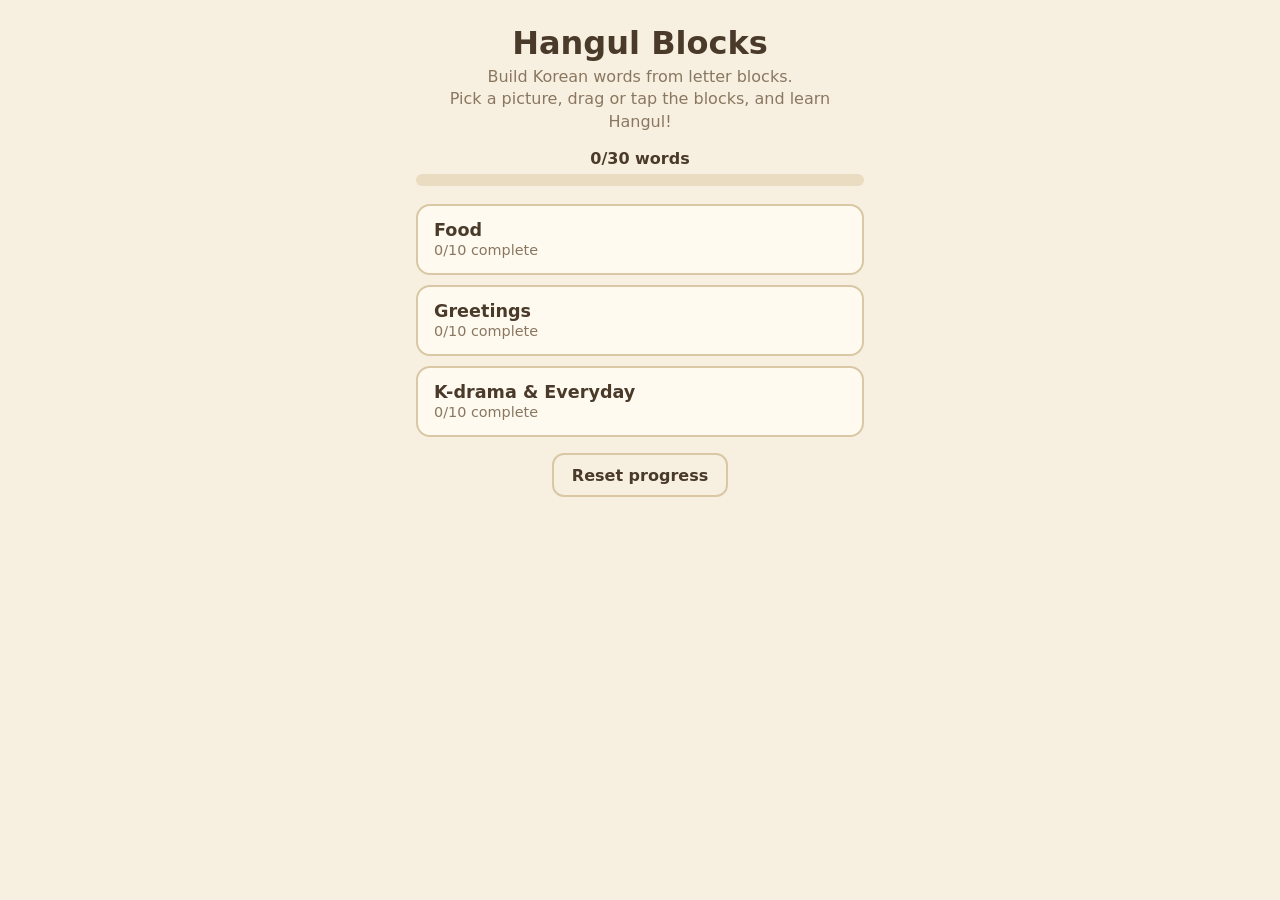
==== index.html @ 628bce13 "Add Hangul Blocks prototype (30-word web puzzle) Co-Authored-By: Claude Sonnet 5.5 <noreply@anthropi" ====
<!DOCTYPE html>
<html lang="en">
<head>
<meta charset="utf-8">
<meta name="robots" content="noindex,nofollow">
<meta name="viewport" content="width=device-width, initial-scale=1, viewport-fit=cover">
<meta name="theme-color" content="#f7f0e1">
<title>Hangul Blocks</title>
<link rel="stylesheet" href="css/style.css">
</head>
<body>
<main id="app" aria-live="polite"></main>
<script src="js/hangul.js"></script>
<script src="js/words.js"></script>
<script src="js/game.js"></script>
</body>
</html>
---- css/style.css ----
:root{--bg:#f7f0e1;--paper:#fffaf0;--ink:#4a3a2a;--muted:#8a7760;--wood:#e3c28f;--wood-d:#c9a066;--line:#d9c7a5;--ok:#5f8f5a;--bad:#b5533c;--accent:#c46a3b}
*{box-sizing:border-box;-webkit-tap-highlight-color:transparent}
html,body{margin:0;background:var(--bg);color:var(--ink);font-family:"Apple SD Gothic Neo","Noto Sans KR","Malgun Gothic",system-ui,-apple-system,"Segoe UI",Roboto,sans-serif;overflow-x:hidden}
#app{max-width:480px;margin:0 auto;padding:16px 16px calc(24px + env(safe-area-inset-bottom));min-height:100vh}
h1{font-size:2rem;margin:8px 0 4px;text-align:center}
h2{font-size:1.25rem;margin:0}
.sub{text-align:center;color:var(--muted);margin:0 0 16px;line-height:1.4}
button{font:inherit;color:inherit;cursor:pointer}
.btn{min-height:44px;padding:8px 18px;border:2px solid var(--wood-d);background:var(--wood);border-radius:12px;font-weight:600;box-shadow:0 2px 0 var(--wood-d)}
.btn:active{transform:translateY(2px);box-shadow:none}
.btn.primary{background:var(--accent);border-color:#9d4f27;color:#fff;box-shadow:0 2px 0 #9d4f27}
.btn.ghost{background:transparent;box-shadow:none;border-color:var(--line)}
.card{display:block;width:100%;text-align:left;background:var(--paper);border:2px solid var(--line);border-radius:14px;padding:14px 16px;margin:10px 0;min-height:56px}
.card b{display:block;font-size:1.1rem}
.card span{color:var(--muted);font-size:.9rem}
.bar{height:12px;border-radius:8px;background:#eadcc0;overflow:hidden;margin:6px 0 18px}
.bar i{display:block;height:100%;background:var(--ok)}
.progress-label{text-align:center;font-weight:600}
.topbar{display:flex;align-items:center;justify-content:space-between;gap:8px;margin-bottom:8px}
.wordlist{display:grid;grid-template-columns:1fr 1fr;gap:10px;margin-top:12px}
.wordlist .card{margin:0;text-align:center;padding:10px}
.wordlist .emo{font-size:2rem;display:block}
.wordlist .done{border-color:var(--ok);background:#eef5e6}
.pic{font-size:5rem;line-height:1.1;text-align:center;margin-top:4px}
.meaning{text-align:center;font-size:1.4rem;font-weight:700;margin:4px 0 8px}
.hintline{min-height:1.6em;text-align:center;color:var(--accent);font-weight:600;font-size:1.1rem}
.syllables{display:flex;flex-wrap:wrap;justify-content:center;gap:12px 14px;margin:10px 0}
.syl{width:112px;padding:6px;background:var(--paper);border:2px solid var(--line);border-radius:14px;text-align:center}
.syl.ok{border-color:var(--ok)}
.syl.wrong{border-color:var(--bad);animation:shake .3s}
.result{height:2rem;font-size:1.5rem;font-weight:700;line-height:2rem}
.grid{display:grid;gap:4px;grid-template-columns:1fr 1fr}
.grid.h,.grid.c{grid-template-columns:1fr}
.grid.h .jong,.grid.c .jong{grid-column:auto}
.grid .jong{grid-column:1/-1}
.slot{min-height:46px;min-width:46px;border:2px dashed var(--wood-d);border-radius:10px;background:#f3e8d0;font-size:1.6rem;font-weight:700;display:flex;align-items:center;justify-content:center;padding:0}
.slot small{font-size:.7rem;color:var(--muted);font-weight:500}
.slot.filled{border-style:solid;background:var(--wood)}
.slot.target{background:#ffe9b8}
.tray{display:flex;flex-wrap:wrap;justify-content:center;gap:10px;margin:14px 0;min-height:56px;padding:10px;background:#efe1c3;border-radius:14px}
.tile{width:50px;height:50px;border:2px solid var(--wood-d);border-radius:10px;background:linear-gradient(#f0d4a0,#e3c28f);font-size:1.6rem;font-weight:700;box-shadow:0 3px 0 var(--wood-d);touch-action:none;user-select:none;-webkit-user-select:none;display:flex;align-items:center;justify-content:center;padding:0}
.tile.sel{outline:3px solid var(--accent);transform:translateY(-3px)}
.ghost-tile{position:fixed;z-index:99;pointer-events:none;opacity:.9;transform:translate(-50%,-50%)}
.msg{min-height:1.5em;text-align:center;color:var(--bad);font-weight:600}
.success{text-align:center;background:#eef5e6;border:2px solid var(--ok);border-radius:14px;padding:12px;margin:8px 0}
.success .ko{font-size:2.2rem;font-weight:800}
.success .rom{font-size:1.2rem;color:var(--ok);font-weight:700}
.actions{display:flex;gap:10px;justify-content:center;flex-wrap:wrap}
@keyframes shake{25%{transform:translateX(-4px)}75%{transform:translateX(4px)}}
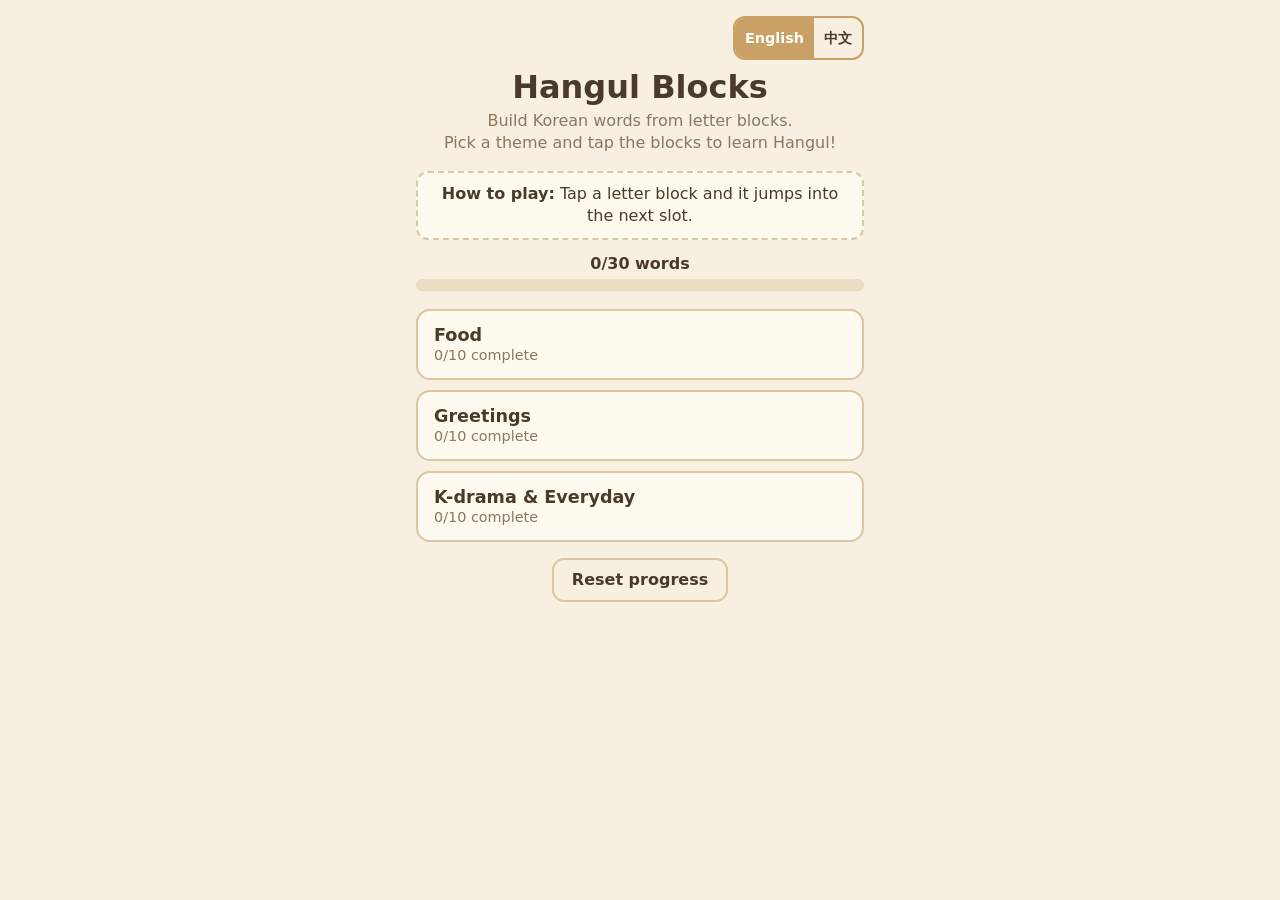
==== commit 56906c9e: "Tap-to-place, instant Correct celebration, and EN/ZH UI Co-Authored-By: Claude Sonnet 5.5 <noreply@a" ====
--- a/index.html
+++ b/index.html
@@ -12,6 +12,9 @@
 <main id="app" aria-live="polite"></main>
 <script src="js/hangul.js"></script>
 <script src="js/words.js"></script>
+<script src="js/i18n.js"></script>
+<script src="js/puzzle.js"></script>
+<script src="js/fx.js"></script>
 <script src="js/game.js"></script>
 </body>
 </html>
--- a/css/style.css
+++ b/css/style.css
@@ -27,7 +27,8 @@
 .syllables{display:flex;flex-wrap:wrap;justify-content:center;gap:12px 14px;margin:10px 0}
 .syl{width:112px;padding:6px;background:var(--paper);border:2px solid var(--line);border-radius:14px;text-align:center}
 .syl.ok{border-color:var(--ok)}
-.syl.wrong{border-color:var(--bad);animation:shake .3s}
+.syl.wrong{border-color:var(--bad)}
+.syl.shake{animation:shake .35s}
 .result{height:2rem;font-size:1.5rem;font-weight:700;line-height:2rem}
 .grid{display:grid;gap:4px;grid-template-columns:1fr 1fr}
 .grid.h,.grid.c{grid-template-columns:1fr}
@@ -36,14 +37,45 @@
 .slot{min-height:46px;min-width:46px;border:2px dashed var(--wood-d);border-radius:10px;background:#f3e8d0;font-size:1.6rem;font-weight:700;display:flex;align-items:center;justify-content:center;padding:0}
 .slot small{font-size:.7rem;color:var(--muted);font-weight:500}
 .slot.filled{border-style:solid;background:var(--wood)}
-.slot.target{background:#ffe9b8}
 .tray{display:flex;flex-wrap:wrap;justify-content:center;gap:10px;margin:14px 0;min-height:56px;padding:10px;background:#efe1c3;border-radius:14px}
-.tile{width:50px;height:50px;border:2px solid var(--wood-d);border-radius:10px;background:linear-gradient(#f0d4a0,#e3c28f);font-size:1.6rem;font-weight:700;box-shadow:0 3px 0 var(--wood-d);touch-action:none;user-select:none;-webkit-user-select:none;display:flex;align-items:center;justify-content:center;padding:0}
-.tile.sel{outline:3px solid var(--accent);transform:translateY(-3px)}
-.ghost-tile{position:fixed;z-index:99;pointer-events:none;opacity:.9;transform:translate(-50%,-50%)}
+.tile{width:50px;height:50px;border:2px solid var(--wood-d);border-radius:10px;background:linear-gradient(#f0d4a0,#e3c28f);font-size:1.6rem;font-weight:700;box-shadow:0 3px 0 var(--wood-d);touch-action:manipulation;user-select:none;-webkit-user-select:none;display:flex;align-items:center;justify-content:center;padding:0}
+.tile:active{transform:translateY(2px);box-shadow:0 1px 0 var(--wood-d)}
 .msg{min-height:1.5em;text-align:center;color:var(--bad);font-weight:600}
-.success{text-align:center;background:#eef5e6;border:2px solid var(--ok);border-radius:14px;padding:12px;margin:8px 0}
-.success .ko{font-size:2.2rem;font-weight:800}
-.success .rom{font-size:1.2rem;color:var(--ok);font-weight:700}
 .actions{display:flex;gap:10px;justify-content:center;flex-wrap:wrap}
-@keyframes shake{25%{transform:translateX(-4px)}75%{transform:translateX(4px)}}
+@keyframes shake{20%{transform:translateX(-6px)}40%{transform:translateX(6px)}60%{transform:translateX(-4px)}80%{transform:translateX(4px)}}
+
+#app.puzzle{height:100vh;height:100dvh;min-height:0;display:flex;flex-direction:column;padding:0}
+.ptop{flex:1 1 auto;min-height:0;overflow-y:auto;padding:12px 16px 8px}
+.pdock{flex:none;padding:0 16px calc(10px + env(safe-area-inset-bottom))}
+.pdock .tray{margin:0}
+.howto{margin:0 0 4px;text-align:center;color:var(--muted);font-size:.85rem;line-height:1.3}
+.puzzle .pic{font-size:4rem}
+.puzzle .meaning{font-size:1.2rem;margin:2px 0 4px}
+.puzzle .msg{min-height:1.2em}
+.puzzle.many .syllables{gap:8px 8px;margin:6px 0}
+.puzzle.many .syl{width:92px;padding:4px}
+.puzzle.many .slot{min-height:40px;min-width:40px;font-size:1.4rem}
+.puzzle.many .result{height:1.7rem;line-height:1.7rem;font-size:1.3rem}
+.puzzle.many .pic{font-size:3rem}
+
+.toprow{display:flex;justify-content:flex-end;margin-bottom:4px}
+.lang{display:inline-flex;border:2px solid var(--wood-d);border-radius:12px;overflow:hidden;flex:none}
+.lang button{min-height:40px;min-width:48px;padding:4px 10px;border:0;background:transparent;font-weight:600;font-size:.9rem}
+.lang button.on{background:var(--wood-d);color:#fff}
+.howto-home{text-align:center;margin:0 0 14px;padding:10px 12px;background:var(--paper);border:2px dashed var(--line);border-radius:12px;line-height:1.4}
+.theme-title{text-align:center;margin:6px 0}
+.wordno{text-align:center;color:var(--muted);font-size:.85rem;font-weight:600}
+.topbar .btn{padding:8px 12px}
+.celebrate{position:fixed;inset:0;z-index:50;background:rgba(255,250,240,.93);display:flex;flex-direction:column;padding:12px 16px calc(16px + env(safe-area-inset-bottom));animation:fadein .2s}
+.cel-body{flex:1;display:flex;flex-direction:column;align-items:center;justify-content:center;text-align:center;gap:6px}
+.celebrate .big{font-size:3.4rem;line-height:1.1;font-weight:900;color:var(--accent);text-shadow:0 3px 0 #f2d9a6;animation:pop .45s cubic-bezier(.2,1.6,.4,1)}
+.celebrate .ko{font-size:2.6rem;font-weight:800;margin-top:10px}
+.celebrate .rom{font-size:1.2rem;color:var(--ok);font-weight:700}
+.celebrate .cel-meaning{color:var(--muted);font-weight:600;margin-bottom:10px}
+.celebrate .actions .btn{min-width:130px}
+.celebrate #next{visibility:hidden}
+.celebrate #next.ready{visibility:visible;animation:fadein .25s}
+.fx-canvas{position:fixed;inset:0;z-index:60;pointer-events:none}
+@keyframes pop{0%{transform:scale(.3);opacity:0}100%{transform:scale(1);opacity:1}}
+@keyframes fadein{from{opacity:0}to{opacity:1}}
+.celebrate.still,.celebrate.still *{animation:none!important}
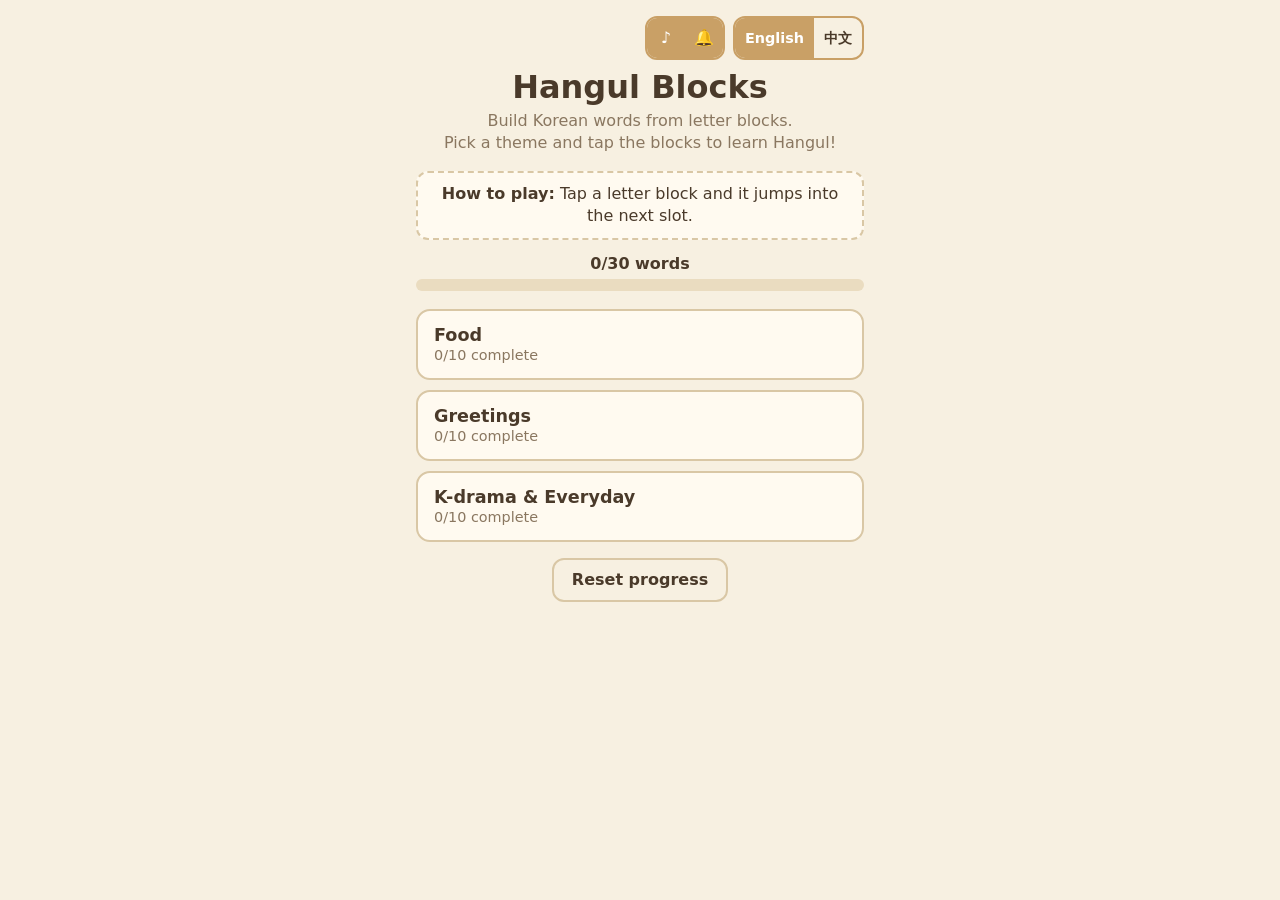
==== commit f08eb21d: "Add synthesized pop, whoosh, and looping BGM with a sound toggle Co-Authored-By: Claude Sonnet 5.5 <" ====
--- a/index.html
+++ b/index.html
@@ -14,6 +14,7 @@
 <script src="js/words.js"></script>
 <script src="js/i18n.js"></script>
 <script src="js/puzzle.js"></script>
+<script src="js/audio.js"></script>
 <script src="js/fx.js"></script>
 <script src="js/game.js"></script>
 </body>
--- a/css/style.css
+++ b/css/style.css
@@ -40,6 +40,7 @@
 .tray{display:flex;flex-wrap:wrap;justify-content:center;gap:10px;margin:14px 0;min-height:56px;padding:10px;background:#efe1c3;border-radius:14px}
 .tile{width:50px;height:50px;border:2px solid var(--wood-d);border-radius:10px;background:linear-gradient(#f0d4a0,#e3c28f);font-size:1.6rem;font-weight:700;box-shadow:0 3px 0 var(--wood-d);touch-action:manipulation;user-select:none;-webkit-user-select:none;display:flex;align-items:center;justify-content:center;padding:0}
 .tile:active{transform:translateY(2px);box-shadow:0 1px 0 var(--wood-d)}
+.tile.used{background:transparent;border:2px dashed var(--wood-d);box-shadow:none;opacity:.35;pointer-events:none;transform:none}
 .msg{min-height:1.5em;text-align:center;color:var(--bad);font-weight:600}
 .actions{display:flex;gap:10px;justify-content:center;flex-wrap:wrap}
 @keyframes shake{20%{transform:translateX(-6px)}40%{transform:translateX(6px)}60%{transform:translateX(-4px)}80%{transform:translateX(4px)}}
@@ -66,7 +67,7 @@
 .theme-title{text-align:center;margin:6px 0}
 .wordno{text-align:center;color:var(--muted);font-size:.85rem;font-weight:600}
 .topbar .btn{padding:8px 12px}
-.celebrate{position:fixed;inset:0;z-index:50;background:rgba(255,250,240,.93);display:flex;flex-direction:column;padding:12px 16px calc(16px + env(safe-area-inset-bottom));animation:fadein .2s}
+.celebrate{position:fixed;inset:0;z-index:50;background:#fffaf0;display:flex;flex-direction:column;padding:12px 16px calc(16px + env(safe-area-inset-bottom));animation:fadein .2s}
 .cel-body{flex:1;display:flex;flex-direction:column;align-items:center;justify-content:center;text-align:center;gap:6px}
 .celebrate .big{font-size:3.4rem;line-height:1.1;font-weight:900;color:var(--accent);text-shadow:0 3px 0 #f2d9a6;animation:pop .45s cubic-bezier(.2,1.6,.4,1)}
 .celebrate .ko{font-size:2.6rem;font-weight:800;margin-top:10px}
@@ -79,3 +80,10 @@
 @keyframes pop{0%{transform:scale(.3);opacity:0}100%{transform:scale(1);opacity:1}}
 @keyframes fadein{from{opacity:0}to{opacity:1}}
 .celebrate.still,.celebrate.still *{animation:none!important}
+/* sound toggles (music / effects) */
+.toprow{gap:8px;align-items:center}
+.snd{display:inline-flex;border:2px solid var(--wood-d);border-radius:12px;overflow:hidden;flex:none}
+.snd button{min-height:40px;min-width:38px;padding:2px 6px;border:0;background:transparent;font-size:1rem;line-height:1}
+.snd button.on{background:var(--wood-d);color:#fff}
+.snd button.off{opacity:.55;text-decoration:line-through}
+@media (max-width:400px){.topbar{gap:4px}.topbar .btn{padding:8px 8px}.lang button{min-width:40px;padding:4px 6px}.snd button{min-width:34px}}
